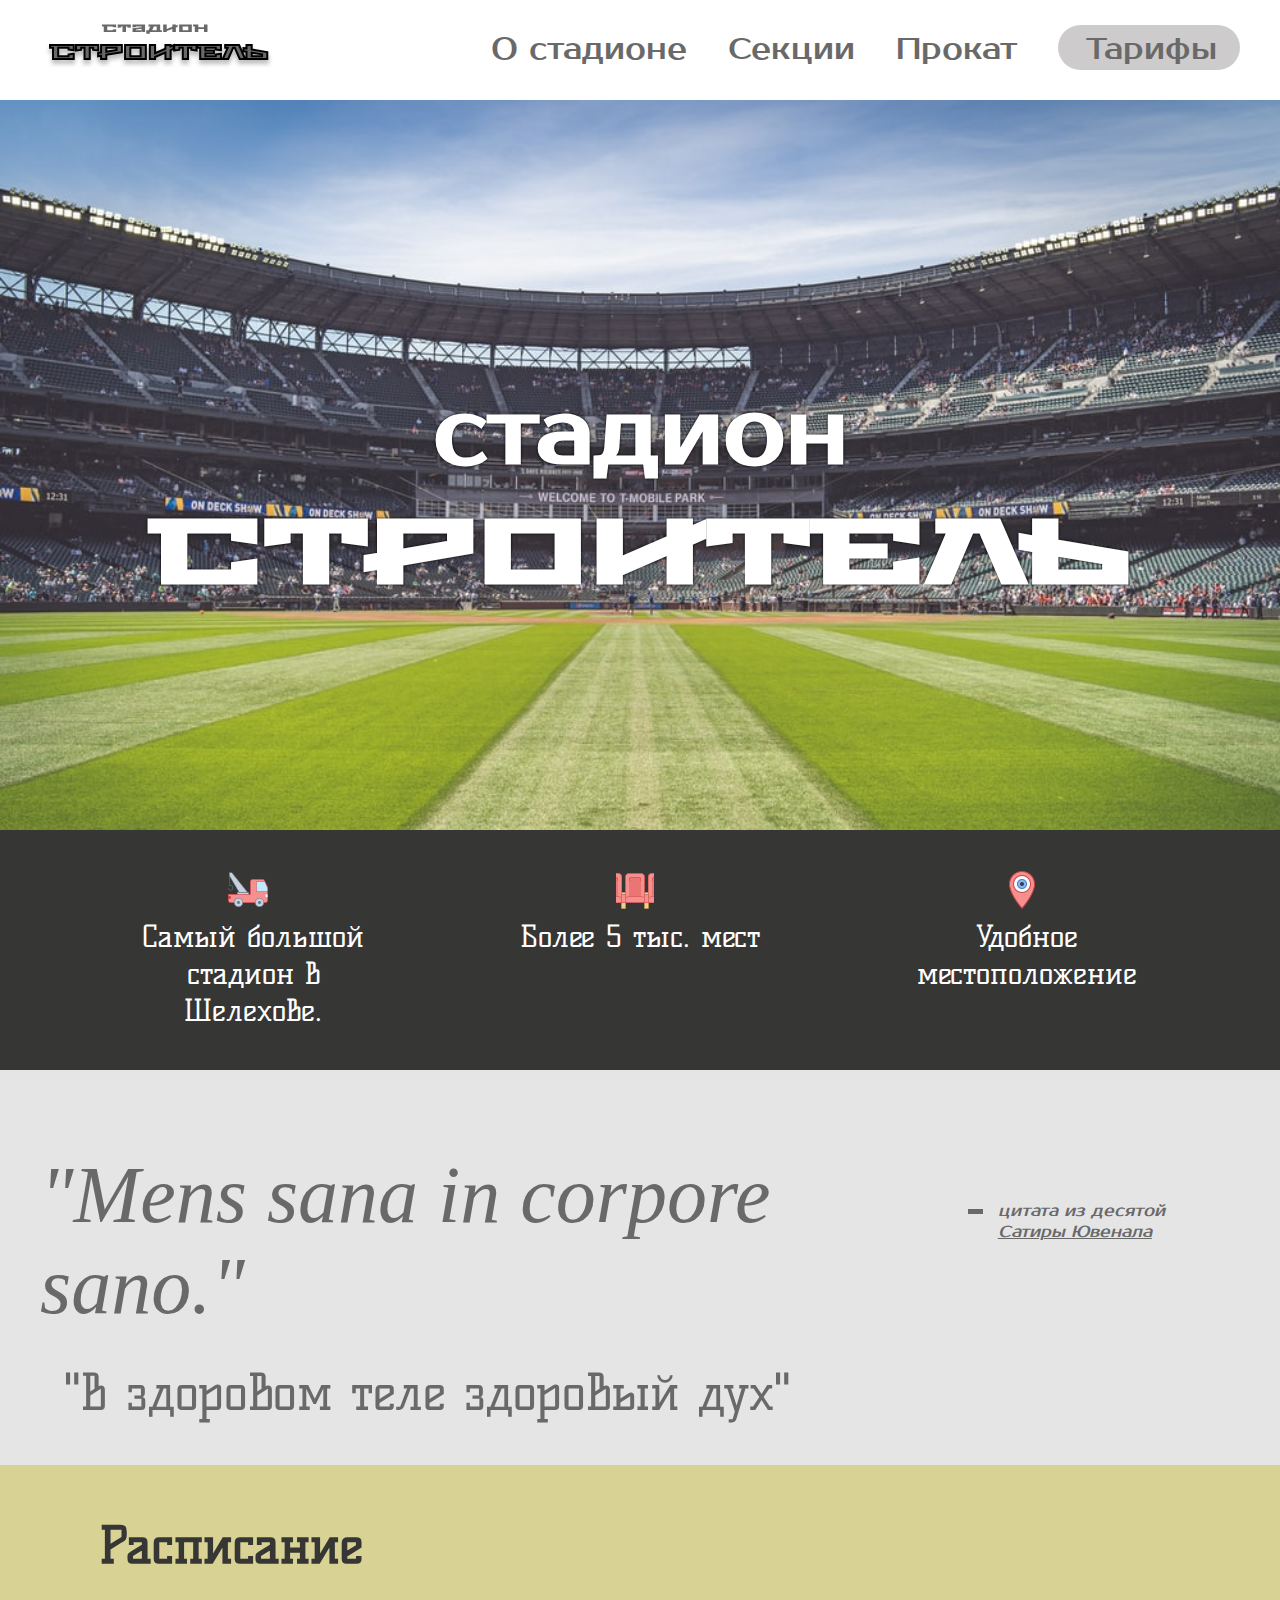
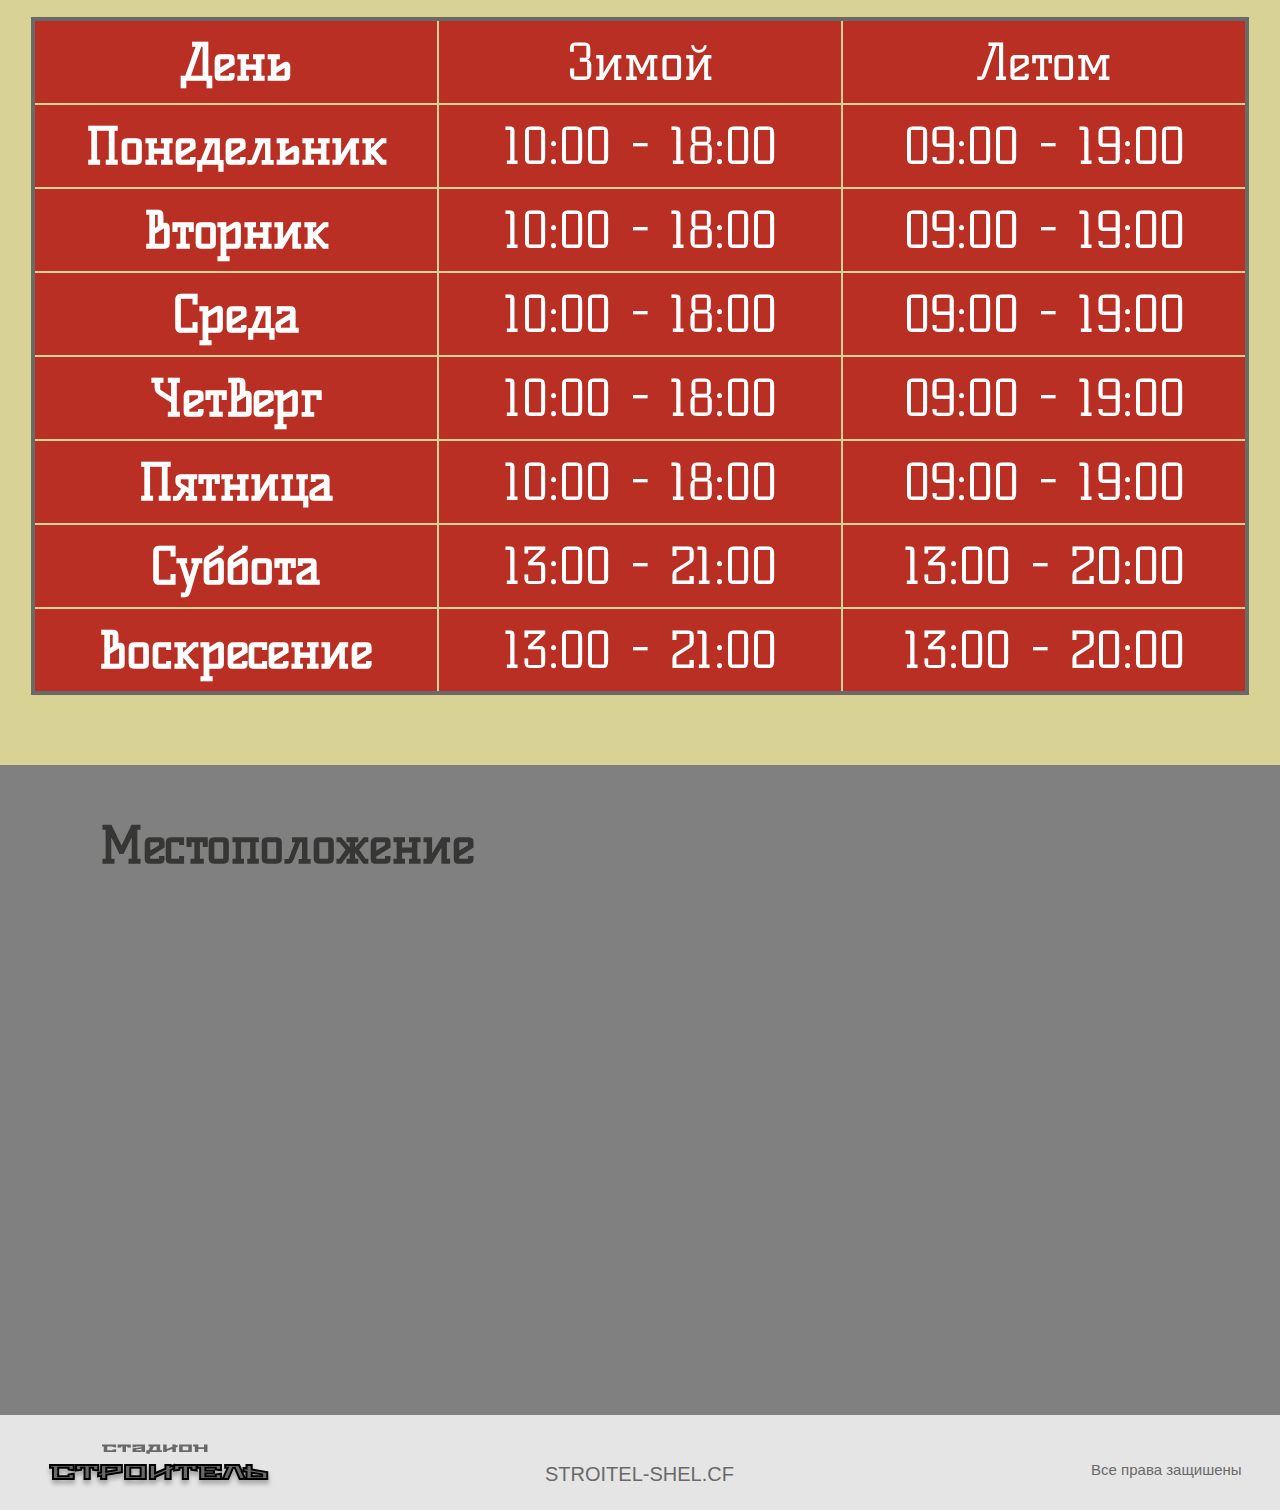
==== index.html @ ce3b200f "V.0.0.1" ====
<!DOCTYPE html>
<html lang="ru">
    <head>
        <title>Стадион Строитель</title>
        <link href="style.css" rel="stylesheet">

        <!--Шрифты-->
        <link href="https://fonts.googleapis.com/css2?family=Kelly+Slab&family=Prosto+One&Lora:ital@1&family=Stalinist+One&display=swap" rel="stylesheet">

        <meta charset="UTF-8">
        
        <!--Для АЙфоноФ-->
        <meta name="viewport" content="width=device-width; initial-scale=1.0">

        <!--Ключевые слова, рассказ-->
        <meta name="keywords" content="Стадион, Металлург, Александр Шпак">
        <meta name="description" content="Сайт стадиона Металлурга">
    </head>
    <body>
        <!--Шапка-->
        <header>
            <div class="header-frame">
                <img src="img/logo.svg" class="logo-header">
                <nav>
                    <a href="index.html">О стадионе</a>
                    <a href="page-2/index.html">Секции</a>
                    <a href="page-3/index.html">Прокат</a>
                    <button type="button"><a style="margin-right: 0px;" href="page-4/index.html">Тарифы</a></button>
                </nav>
            </div>
        </header>

        <!--Основоной контент-->
        <main>
            <div class="feature-1">
                <h1><span>стадион</span> <br> <span>СТРОИТЕЛЬ</span></h1>
            </div>
            <div class="feature-2">
                <div>
                    <img src="img/icon-1.png">
                    <p>Самый большой стадион в Шелехове.</p>
                </div>
                <div>
                    <img src="img/icon-2.png">
                    <p>Более 5 тыс. мест</p>
                </div>
                <div>
                    <img src="img/icon-3.png">
                    <p>Удобное местоположение</p>
                </div>
            </div>
            <div class="feature-3">
                <blockquote>"Mens sana in corpore sano."</blockquote>
                <p>"В здоровом теле здоровый дух"</p>
                <div class="feature3-div">
                    <cite>цитата из десятой <br><a target="_blank" href="https://ru.wikipedia.org/wiki/Децим_Юний_Ювенал">Сатиры Ювенала</a></cite>
                    <div></div>
                </div>
            </div>
            <div class="feature-4">
                <h2>Расписание</h2>
                <table>
                    <tr>
                        <th>День</th>
                        <th>Зимой</th>
                        <th>Летом</th>
                    </tr>
                    <tr>
                        <td>Понедельник</td>
                        <td>10:00 - 18:00</td>
                        <td>09:00 - 19:00</td>
                    </tr>
                    <tr>
                        <td>Вторник</td>
                        <td>10:00 - 18:00</td>
                        <td>09:00 - 19:00</td>
                    </tr>
                    <tr>
                        <td>Среда</td>
                        <td>10:00 - 18:00</td>
                        <td>09:00 - 19:00</td>
                    </tr>
                    <tr>
                        <td>Четверг</td>
                        <td>10:00 - 18:00</td>
                        <td>09:00 - 19:00</td>
                    </tr>
                    <tr>
                        <td>Пятница</td>
                        <td>10:00 - 18:00</td>
                        <td>09:00 - 19:00</td>
                    </tr>
                    <tr>
                        <td>Суббота</td>
                        <td>13:00 - 21:00</td>
                        <td>13:00 - 20:00</td>
                    </tr>
                    <tr>
                        <td>Воскресение</td>
                        <td>13:00 - 21:00</td>
                        <td>13:00 - 20:00</td>
                    </tr>
                </table>
            </div>
            <div class="feature-5">
                <h2>Местоположение</h2>
                <div>
                    <iframe src="https://www.google.com/maps/embed?pb=!1m18!1m12!1m3!1d1205.4502059806905!2d104.09262478564398!3d52.21514498475252!2m3!1f0!2f0!3f0!3m2!1i1024!2i768!4f13.1!3m3!1m2!1s0x5da821e913aa9d5f%3A0x63fc5a817182ddf0!2z0KHRgtGA0L7QuNGC0LXQu9GM!5e0!3m2!1sru!2sru!4v1606303449957!5m2!1sru!2sru" width="600" height="450" frameborder="0" style="border:0;" allowfullscreen="" aria-hidden="false" tabindex="0"></iframe>
                </div>
            </div>
        </main>

        <!--Подвал-->
        <footer>
            <a href="http://stroitel-shel.cf">
                <img src="img/logo.svg" class="logo-footer">
            </a>
            <a href="http://stroitel-shel.cf">
                <div>
                    STROITEL-SHEL.CF
                </div>
            </a>
            <div class="prava">
                <p>Все права защишены</p>
            </div>
        </footer>
    </body>
</html>
---- style.css ----
/*Шрифты*/
@import url('https://fonts.googleapis.com/css2?family=Kelly+Slab&family=Prosto+One&family=Stalinist+One&display=swap');

/*Общие метки*/

html {
    padding: 0px;
    margin: 0px;
}

body  {
    background-color: #E5E5E5;
    margin: 0px;
    font-family: 'Prosto One', cursive;
    color: #ffffff;;
}

a {
    text-decoration: none;
    color: #6A6969;
}


/*Сброс стилей у кнопки.*/
button {
    padding: 0;
    border: none;
    font: inherit;
    color: inherit;
    background-color: transparent;
  /* отображаем курсор в виде руки при наведении; некоторые
    считают, что необходимо оставлять стрелочный вид для кнопок */
    cursor: pointer;
}

h1 {
    margin: 0px;
}

p {
    margin: 0px;
}

/*Шапка*/

.logo-header {
    margin-top: 20px;
    margin-left: 45px;
}

header {
    height: 100px;
    width: 100%;
    background-color: #FFFFFF;
    padding: 0px;
    margin: 0px;
    font-size: 1.9em;
    font-family: 'Prosto One', cursive;
}

header nav a {
    display: inline-block;
    margin-right: 30px;
}

header nav {
    position: absolute;
    top: 30px;
    right: 1.5%;
    width: 770px;
    height: 50px;
}

header nav button {
    padding-left: 28px;
    padding-right: 23px;
    padding-top: 5px;
    padding-bottom: 2px;
    border-radius: 32px;
    background-color: #CDCBCB;
    color: #6A6969;
    margin-top: -5px;
    display: inline-block;
}

/*Основной контент*/

/*Приветствие*/
.feature-1 {
    background-image: url(img/metallurg.png);
    background-repeat: no-repeat;
    background-size: cover;
    height: 730px;
    width: 100%;
    text-align: center;
    line-height: 800px;
}

.feature-1 h1 span:nth-child(1) {
    font-size: 90px;
}

.feature-1 h1 span:nth-child(3) {
    font-size: 90px;
    font-family: 'Stalinist One', cursive;
}

.feature-1 h1 {
    line-height: normal;
    display: inline-block;
    vertical-align: middle;
    color: white;
    text-shadow: #000000 0px 0px 3px;
}

/*Плюсы*/
.feature-2 {
    background-color: #363635;
    width: 100%;
    height: 200px;
    font-family: 'Kelly Slab', cursive;
    font-size: 30px;
    padding-top: 40px;
}

.feature-2 div {
    color: white;
    width: 250px;
}

.feature-2 div:nth-child(1) {
    position: absolute;
    left: 10%;
}

.feature-2 div:nth-child(2) {
    margin-right: auto;
    margin-left: auto;
}

.feature-2 div:nth-child(3) {
    position: absolute;
    right: 10%;
    margin-top: -85px;
}

.feature-2 div img {
    margin-left: 100px;
}

.feature-2 div p {
    text-align: center;
}

.feature-3 {
    color: #6A6969;
}

.feature-3 blockquote {
    font-family: 'Lora', serif;
    font-style: italic;
    font-size: 80px;
    width: 74%;
}

.feature-3 p {
    font-family: 'Kelly Slab', cursive;
    font-size: 50px;
    margin-left: 5%;
    margin-top: -50px;
}

.feature-3 div div {
    background-color: #6A6969;
    width: 15px;
    height: 5px;
    margin-left: -30px;
    margin-top: -33px;

}

.feature-3 div cite {
    width: auto;
    padding: 0px;
    margin: 0px;
}

.feature-3 cite a {
    text-decoration: underline;
}

.feature3-div {
    position: absolute;
    top: 1200px;
    right: 9%;
}

.feature-4 {
    background-color: #D9D295;
    font-family: 'Kelly Slab', cursive;
    font-size: 50px;
    height: 900px;
}

.feature-4 h2 {
    font-size: 50px;
    font-weight: bold;
    color: #363635;
    margin-left: 100px;
    padding-top: 50px;
}

.feature-4 table {
    border-collapse: collapse;
    border: 4px solid #6A6969;
    text-align: center;
    background-color: #D9D295;
    margin-bottom: 2px;
    margin-left: auto;
    margin-right: auto;
}

.feature-4 th,td {
    border: 2px solid #D9D295;
    width: 400px;
    height: 80px;
    background-color: #b30a0ad0;
}

.feature-4 th {
    font-weight: normal;
}

.feature-4 th:nth-child(1), td:nth-child(1) {
    font-weight: bold;
}

.feature-5 h2 {
    font-size: 50px;
    font-weight: bold;
    color: #363635;
    margin-left: 100px;
    padding-top: 50px;
    margin-top: 0px;
    margin-bottom: -2px;
}

.feature-5  {
    background: grey;
    margin-bottom: -5px;
    font-family: 'Kelly Slab', cursive;
    height: 650px;
}

.feature-5 iframe {
    margin-left: 10%;
    width: 80%;
    height: 400px;
    margin-top: 50px;
    border-radius: 10px;
    margin-bottom: 0px;
}

/*Подвал*/

footer {
    height: 100px;
    width: 100%;
}

.logo-footer {
    margin-top: 30px;
    margin-left: 45px;
}

footer a:nth-of-type(2) div {
    color: #6A6969;
    font-family: 'Roboto', sans-serif;
    margin-top: -30px;
    font-size: 20px;
    width: 190px;
}

footer a:nth-of-type(2) {
    width: 190px;
    margin-right: auto;
    margin-left: auto;
    display: block;
}

footer .prava p {
    float: right;
    margin-right: 3%;
    color: #6A6969;
    font-family: 'Roboto', sans-serif;
    margin-top: -25px;
    font-size: 15px;
}

/*медиа запросы*/

@media screen and (max-width: 1083px) {
    html {
        width: 1083px;
    }

    header nav {
        position: absolute;
        left: 320px;
    }

    main .feature-2 div:nth-of-type(1) {
        position: absolute;
        left: 110px;
    }

    main .feature-2 div:nth-of-type(3) {
        position: absolute;
        left: 720px;
    }

    main .feature-3 .feature3-div {
        position: absolute;
        left: 835px;
        height: 43px;
    }
}

@media screen and (min-width: 1600px) {

    /*система для шапки на растяжении*/

    .header-frame {
        width: 1600px;
        margin-left: auto;
        margin-right: auto;
    }

    header nav {
        position: static;
        margin-top: 30px;
        margin-right: 30px;
        float: right;
        width: 770px;
        height: 50px;
    }
}
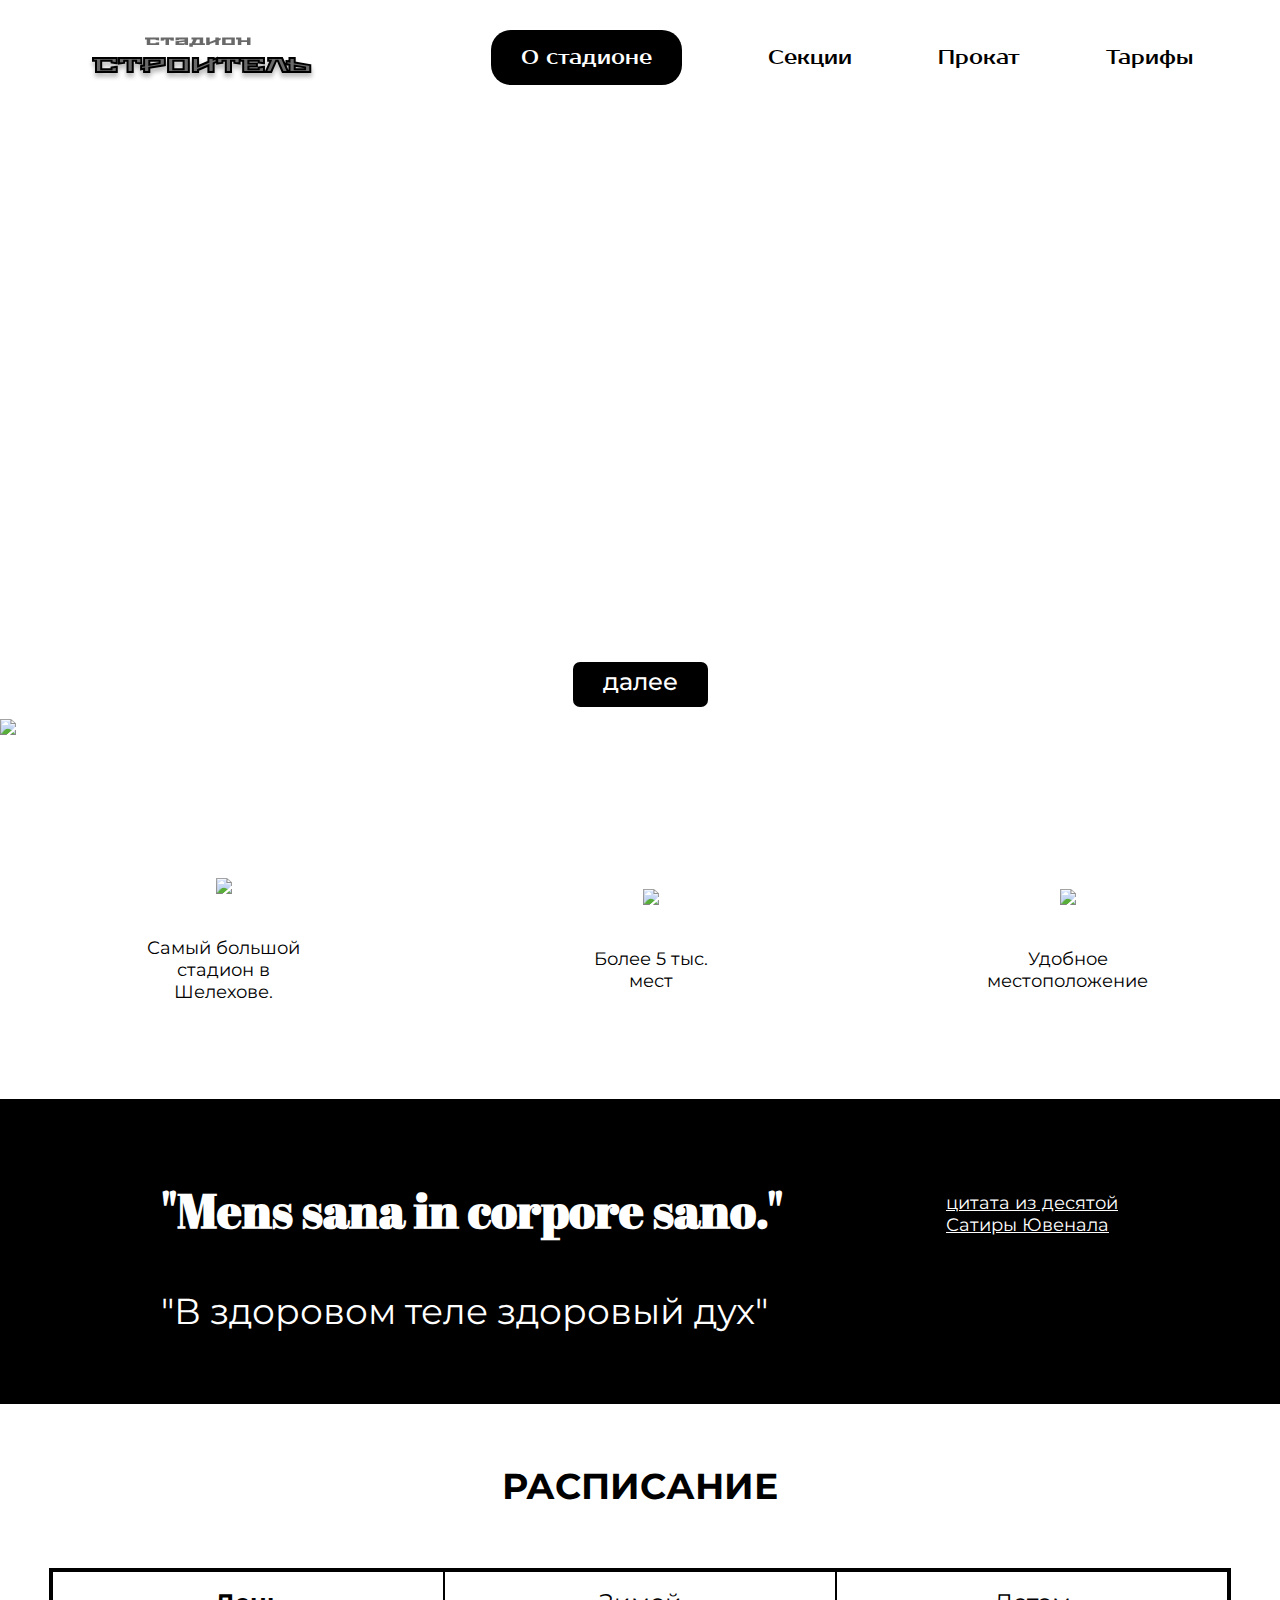
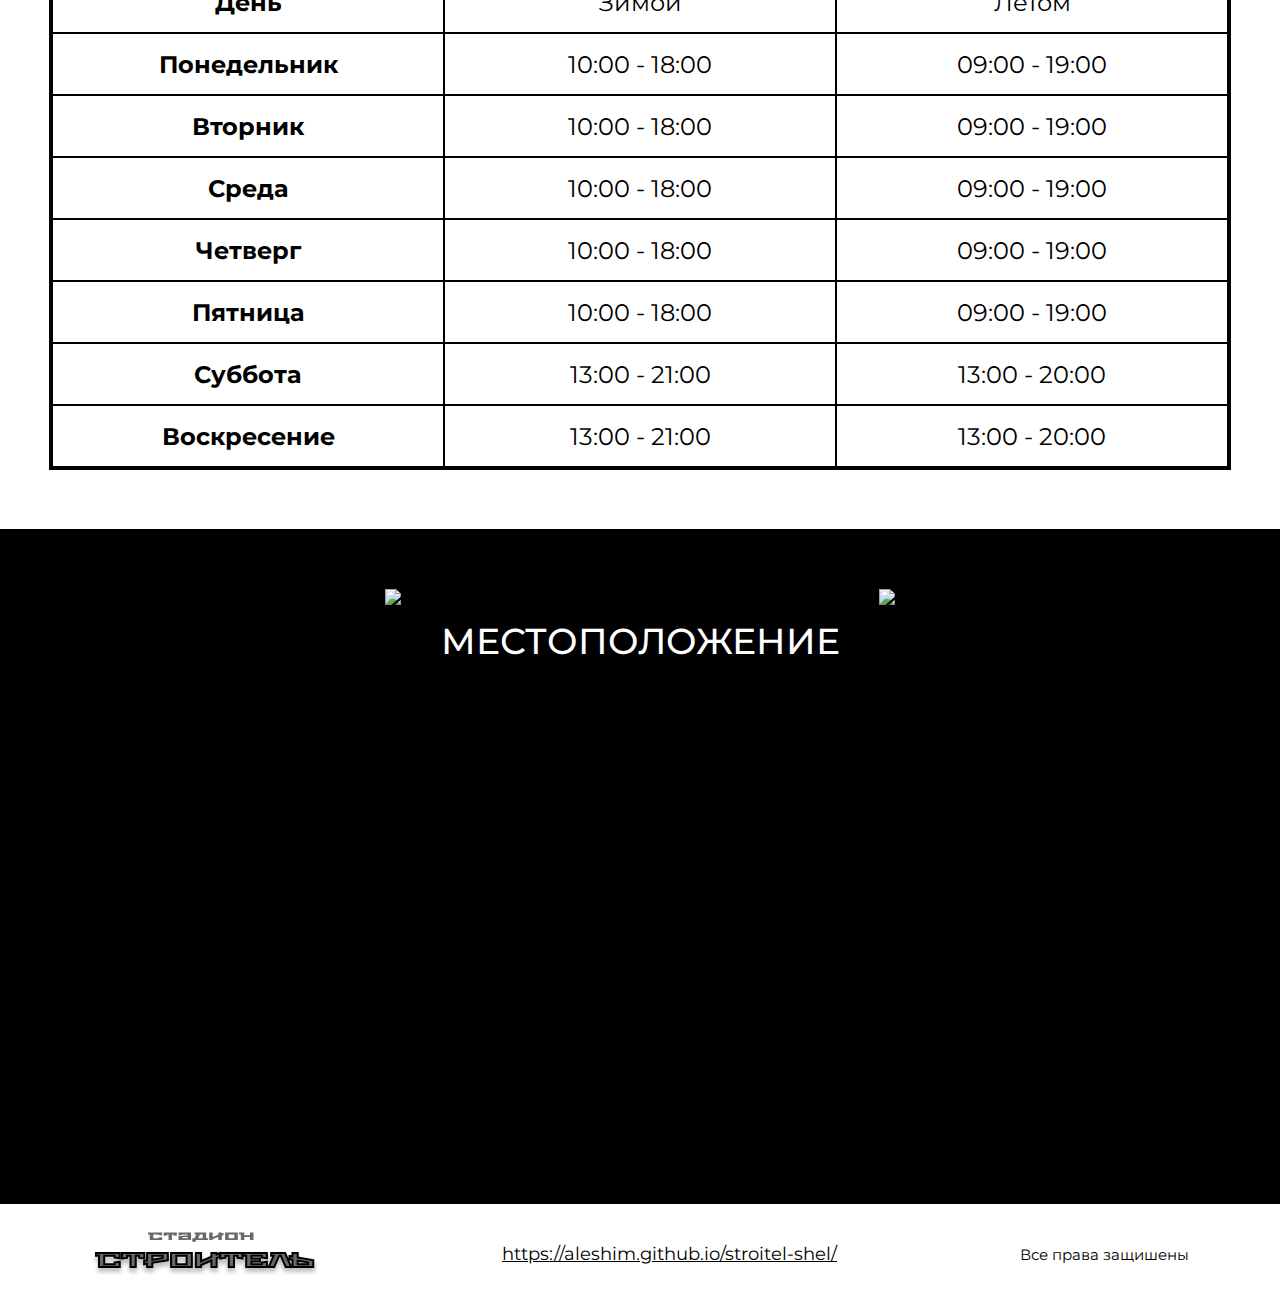
==== commit 1c380d98: "Merge pull request #1 from Aleshim/master" ====
--- a/index.html
+++ b/index.html
@@ -3,60 +3,92 @@
     <head>
         <title>Стадион Строитель</title>
         <link href="style.css" rel="stylesheet">
+        
+        <meta name="viewport" content="width=device-width, initial-scale=1, maximum-scale=1, user-scalable=0">
 
         <!--Шрифты-->
-        <link href="https://fonts.googleapis.com/css2?family=Kelly+Slab&family=Prosto+One&Lora:ital@1&family=Stalinist+One&display=swap" rel="stylesheet">
+        <link rel="preconnect" href="https://fonts.googleapis.com"> 
+        <link rel="preconnect" href="https://fonts.gstatic.com" crossorigin> 
+        <link href="https://fonts.googleapis.com/css2?family=Montserrat:wght@500&family=Abril+Fatface&family=Prosto+One&family=Stalinist+One&display=swap" rel="stylesheet">
 
         <meta charset="UTF-8">
-        
-        <!--Для АЙфоноФ-->
-        <meta name="viewport" content="width=device-width; initial-scale=1.0">
+       
 
         <!--Ключевые слова, рассказ-->
-        <meta name="keywords" content="Стадион, Металлург, Александр Шпак">
-        <meta name="description" content="Сайт стадиона Металлурга">
+        <meta name="keywords" content="Стадион, Металлург, Строитель, DRAW Studio">
+        <meta name="description" content="Сайт стадиона Строитель.">
+
+
+        <script type="text/javascript" src="https://ajax.googleapis.com/ajax/libs/jquery/1.10.1/jquery.min.js"></script>
+        <script type="text/javascript">
+            $(document).ready(function(){
+                $("#feature-1").on("click","a", function (event) {
+                    event.preventDefault();
+                    var id  = $(this).attr('href'),
+                        top = $(id).offset().top;
+                    $('body,html').animate({scrollTop: top}, 1000);
+                });
+            });
+        </script>
+        <script type="text/javascript">
+            $(document).ready(function(){
+                $("#feature-2").on("click","a", function (event) {
+                    event.preventDefault();
+                    var id  = $(this).attr('href'),
+                        top = $(id).offset().top;
+                    $('body,html').animate({scrollTop: top}, 1200);
+                });
+            });
+        </script>
     </head>
     <body>
         <!--Шапка-->
         <header>
-            <div class="header-frame">
-                <img src="img/logo.svg" class="logo-header">
-                <nav>
-                    <a href="index.html">О стадионе</a>
-                    <a href="page-2/index.html">Секции</a>
-                    <a href="page-3/index.html">Прокат</a>
-                    <button type="button"><a style="margin-right: 0px;" href="page-4/index.html">Тарифы</a></button>
-                </nav>
-            </div>
+            <img src="img/logo.svg">
+            <nav>
+                <a href="index.html" class="active">О стадионе</a>
+                <a href="page-2/index.html">Секции</a>
+                <a href="page-3/index.html">Прокат</a>
+                <a href="page-4/index.html">Тарифы</a>
+            </nav>
         </header>
 
         <!--Основоной контент-->
         <main>
-            <div class="feature-1">
+            <div id="feature-1" class="feature-1">
                 <h1><span>стадион</span> <br> <span>СТРОИТЕЛЬ</span></h1>
+                <div class="button"><a href="#feature-2">далее</a></div>
+                <img src="img/arrow.svg">
             </div>
-            <div class="feature-2">
+
+
+            <div id="feature-2" class="feature-2">
                 <div>
-                    <img src="img/icon-1.png">
+                    <img src="img/icon-1.svg">
                     <p>Самый большой стадион в Шелехове.</p>
                 </div>
                 <div>
-                    <img src="img/icon-2.png">
+                    <img src="img/icon-2.svg">
                     <p>Более 5 тыс. мест</p>
                 </div>
                 <div>
-                    <img src="img/icon-3.png">
+                    <img src="img/icon-3.svg">
                     <p>Удобное местоположение</p>
                 </div>
             </div>
+
+
             <div class="feature-3">
-                <blockquote>"Mens sana in corpore sano."</blockquote>
+                <span class="blockquote">"Mens sana in corpore sano."</span>
                 <p>"В здоровом теле здоровый дух"</p>
                 <div class="feature3-div">
-                    <cite>цитата из десятой <br><a target="_blank" href="https://ru.wikipedia.org/wiki/Децим_Юний_Ювенал">Сатиры Ювенала</a></cite>
+                    <div class="cite">цитата из десятой <br><a target="_blank" href="https://ru.wikipedia.org/wiki/Децим_Юний_Ювенал">Сатиры Ювенала</a></div>
                     <div></div>
                 </div>
+                <!--<img src="img/decoration-1.svg">-->
             </div>
+
+
             <div class="feature-4">
                 <h2>Расписание</h2>
                 <table>
@@ -103,26 +135,30 @@
                 </table>
             </div>
             <div class="feature-5">
-                <h2>Местоположение</h2>
-                <div>
-                    <iframe src="https://www.google.com/maps/embed?pb=!1m18!1m12!1m3!1d1205.4502059806905!2d104.09262478564398!3d52.21514498475252!2m3!1f0!2f0!3f0!3m2!1i1024!2i768!4f13.1!3m3!1m2!1s0x5da821e913aa9d5f%3A0x63fc5a817182ddf0!2z0KHRgtGA0L7QuNGC0LXQu9GM!5e0!3m2!1sru!2sru!4v1606303449957!5m2!1sru!2sru" width="600" height="450" frameborder="0" style="border:0;" allowfullscreen="" aria-hidden="false" tabindex="0"></iframe>
+                <div class="flex">
+                    <img src="img/decoration-2.svg">
+                    <h2>Местоположение</h2>
+                    <img src="img/decoration-2.svg">
                 </div>
+                <iframe src="https://www.google.com/maps/embed?pb=!1m18!1m12!1m3!1d1205.4502059806905!2d104.09262478564398!3d52.21514498475252!2m3!1f0!2f0!3f0!3m2!1i1024!2i768!4f13.1!3m3!1m2!1s0x5da821e913aa9d5f%3A0x63fc5a817182ddf0!2z0KHRgtGA0L7QuNGC0LXQu9GM!5e0!3m2!1sru!2sru!4v1606303449957!5m2!1sru!2sru" width="600" height="450" frameborder="0" style="border:0;" allowfullscreen="" aria-hidden="false" tabindex="0"></iframe>
             </div>
         </main>
 
         <!--Подвал-->
         <footer>
-            <a href="http://stroitel-shel.cf">
-                <img src="img/logo.svg" class="logo-footer">
-            </a>
-            <a href="http://stroitel-shel.cf">
-                <div>
-                    STROITEL-SHEL.CF
+            <div class="flex">
+                <a href="http://stroitel-shel.cf">
+                    <img src="img/logo.svg" class="logo-footer">
+                </a>
+                <a href="https://aleshim.github.io/stroitel-shel/">
+                    <div>
+                        https://aleshim.github.io/stroitel-shel/
+                    </div>
+                </a>
+                <div class="prava">
+                    <p>Все права защишены</p>
                 </div>
-            </a>
-            <div class="prava">
-                <p>Все права защишены</p>
             </div>
         </footer>
     </body>
-</html>+</html>
--- a/style.css
+++ b/style.css
@@ -1,6 +1,3 @@
-/*Шрифты*/
-@import url('https://fonts.googleapis.com/css2?family=Kelly+Slab&family=Prosto+One&family=Stalinist+One&display=swap');
-
 /*Общие метки*/
 
 html {
@@ -9,15 +6,16 @@
 }
 
 body  {
-    background-color: #E5E5E5;
-    margin: 0px;
-    font-family: 'Prosto One', cursive;
-    color: #ffffff;;
+    background-color: #ffffff;
+    margin: 0px;
+    color: #ffffff;
+    font-family: 'Montserrat', sans-serif;
 }
 
 a {
     text-decoration: none;
-    color: #6A6969;
+    color: #000000;
+    font-family: 'Montserrat', sans-serif;
 }
 
 
@@ -43,222 +41,271 @@
 
 /*Шапка*/
 
-.logo-header {
-    margin-top: 20px;
-    margin-left: 45px;
-}
-
 header {
-    height: 100px;
+    display: flex;
+    align-items: center;
+    justify-content: space-around;
+    height: 114px;
     width: 100%;
     background-color: #FFFFFF;
     padding: 0px;
     margin: 0px;
-    font-size: 1.9em;
+    font-size: 20px;
     font-family: 'Prosto One', cursive;
 }
 
 header nav a {
     display: inline-block;
-    margin-right: 30px;
+    margin-right: 86px;
+    font-family: 'Prosto One', cursive;
+    transition-duration: 300ms;
+}
+
+
+header nav a:hover {
+    color: white;
+    background-color: black;
+    padding: 15px 30px;
+    border-radius: 20px;
+}
+
+header nav a:last-child {
+    margin-right: 0px;
 }
 
 header nav {
-    position: absolute;
-    top: 30px;
-    right: 1.5%;
-    width: 770px;
-    height: 50px;
-}
-
-header nav button {
-    padding-left: 28px;
-    padding-right: 23px;
-    padding-top: 5px;
-    padding-bottom: 2px;
-    border-radius: 32px;
-    background-color: #CDCBCB;
-    color: #6A6969;
-    margin-top: -5px;
-    display: inline-block;
+    display: flex;
+		align-items: center;
+    justify-content: space-between;
+}
+
+.active {
+	color: white;
+	background-color: black;
+	padding: 15px 30px;
+	border-radius: 20px;
 }
 
 /*Основной контент*/
 
 /*Приветствие*/
 .feature-1 {
-    background-image: url(img/metallurg.png);
+    background-image: url(img/metallurg.jpg);
     background-repeat: no-repeat;
     background-size: cover;
-    height: 730px;
+    background-position: center;
+    height: 667px;
     width: 100%;
-    text-align: center;
-    line-height: 800px;
-}
-
-.feature-1 h1 span:nth-child(1) {
-    font-size: 90px;
-}
-
-.feature-1 h1 span:nth-child(3) {
-    font-size: 90px;
+}
+
+.feature-1 h1 span {
+    font-size: 102.41px;
     font-family: 'Stalinist One', cursive;
 }
 
 .feature-1 h1 {
     line-height: normal;
-    display: inline-block;
-    vertical-align: middle;
+    display: block;
     color: white;
-    text-shadow: #000000 0px 0px 3px;
+    text-align: center;
+    margin-right: auto;
+    margin-left: auto;
+    padding-top: 175px;
+}
+
+.feature-1 .button {
+    width: 135px;
+    height: 45px;
+    background-color: #000000;
+    margin-top: 71px;
+    display: block;
+    margin-left: auto;
+    margin-right: auto;
+    text-align: center;
+    font-weight: 500;
+    font-size: 24px;
+    border-radius: 7px;
+    cursor: pointer;
+}
+
+.feature-1 .button a {
+    color: white;
+    padding-top: 5px;
+    display: block;
+}
+
+.feature-1 img {
+    display: block;
+    margin-left: auto;
+    margin-right: auto;
+    margin-top: 12px;
 }
 
 /*Плюсы*/
 .feature-2 {
-    background-color: #363635;
+    background-color: white;
     width: 100%;
-    height: 200px;
-    font-family: 'Kelly Slab', cursive;
-    font-size: 30px;
-    padding-top: 40px;
+    height: 318px;
+    font-size: 18px;
+    display: flex;
+    justify-content: space-around;
+    align-items: center;
 }
 
 .feature-2 div {
-    color: white;
-    width: 250px;
+    color: black;
+    display: flex;
+    flex-direction: column;
+    justify-content: center;
+    align-items: center;
 }
 
 .feature-2 div:nth-child(1) {
+    width: 163px;
+}
+
+.feature-2 div:nth-child(2) {
+    width: 123px;
+}
+
+.feature-2 div:nth-child(3) {
+    width: 140px;
+}
+
+.feature-2 div p {
+    margin-top: 43px;
+    text-align: center;
+}
+
+.feature-3 {
+    color: #fff;
+    background-color: black;
+    height: 305px;
+}
+
+.feature-3 .blockquote {
+    font-family: 'Abril Fatface', cursive;
+    font-size: 48px;
+    font-weight: 900;
+    margin-top: 78px;
+    margin-left: 161px;
+    display: inline-block;
+}
+
+.feature-3 p {
+    font-size: 36px;
+    font-style: normal;
+    font-family: "Montserrat", sans-serif;
+    display: inline-block;
+    margin-left: 161px;
+    margin-top: 47px;
+}
+
+.feature3-div {
+    float: right;
+    margin-right: 162px;
+    margin-top: -50px;
+}
+
+.feature-3 .cite {
+    text-decoration: underline;
+    font-family: "Montserrat", sans-serif;
+    font-size: 18px;
+    top: 74px;
+}
+
+.feature-3 .cite a {
+    text-decoration: underline;
+    color: #fff;
+}
+
+/*.feature-3 img {
     position: absolute;
-    left: 10%;
-}
-
-.feature-2 div:nth-child(2) {
-    margin-right: auto;
-    margin-left: auto;
-}
-
-.feature-2 div:nth-child(3) {
-    position: absolute;
-    right: 10%;
-    margin-top: -85px;
-}
-
-.feature-2 div img {
-    margin-left: 100px;
-}
-
-.feature-2 div p {
-    text-align: center;
-}
-
-.feature-3 {
-    color: #6A6969;
-}
-
-.feature-3 blockquote {
-    font-family: 'Lora', serif;
-    font-style: italic;
-    font-size: 80px;
-    width: 74%;
-}
-
-.feature-3 p {
-    font-family: 'Kelly Slab', cursive;
-    font-size: 50px;
-    margin-left: 5%;
-    margin-top: -50px;
-}
-
-.feature-3 div div {
-    background-color: #6A6969;
-    width: 15px;
-    height: 5px;
-    margin-left: -30px;
-    margin-top: -33px;
-
-}
-
-.feature-3 div cite {
-    width: auto;
-    padding: 0px;
-    margin: 0px;
-}
-
-.feature-3 cite a {
-    text-decoration: underline;
-}
-
-.feature3-div {
-    position: absolute;
-    top: 1200px;
-    right: 9%;
-}
+    bottom: 0;
+    right: 0;
+    z-index: 0;
+}*/
+
+
+
 
 .feature-4 {
-    background-color: #D9D295;
-    font-family: 'Kelly Slab', cursive;
-    font-size: 50px;
-    height: 900px;
+    font-family: 'Montserrat', sans-serif;
+    font-size: 24px;
+    height: 725px;
+    text-align: center;
+    color: black;
+    background-image: url(img/fon-2.jpg);
+    background-position: center;
+    background-repeat: no-repeat;
+    background-size: cover;
 }
 
 .feature-4 h2 {
-    font-size: 50px;
-    font-weight: bold;
-    color: #363635;
-    margin-left: 100px;
-    padding-top: 50px;
+    display: inline-block;
+    font-size: 36px;
+    margin-right: auto;
+    margin-top: 60px;
+    color: black;
+    margin-bottom: 60px;
+    text-transform: uppercase;
 }
 
 .feature-4 table {
     border-collapse: collapse;
-    border: 4px solid #6A6969;
-    text-align: center;
-    background-color: #D9D295;
+    border: 4px solid #000;
+    text-align: center;
     margin-bottom: 2px;
     margin-left: auto;
     margin-right: auto;
 }
 
 .feature-4 th,td {
-    border: 2px solid #D9D295;
-    width: 400px;
-    height: 80px;
-    background-color: #b30a0ad0;
+    border: 2px solid #000;
+    width: 388px;
+    height: 58px;
 }
 
 .feature-4 th {
     font-weight: normal;
+    color: black;
 }
 
 .feature-4 th:nth-child(1), td:nth-child(1) {
     font-weight: bold;
 }
 
+
+
+.feature-5 .flex {
+    display: flex;
+    width: 510px;
+    justify-content: space-between;
+    padding-top: 60px;
+    margin-left: auto;
+    margin-right: auto;
+}
+
 .feature-5 h2 {
-    font-size: 50px;
-    font-weight: bold;
-    color: #363635;
-    margin-left: 100px;
-    padding-top: 50px;
-    margin-top: 0px;
-    margin-bottom: -2px;
+    font-family: "Montserrat", sans-serif;
+    font-size: 36px;
+    font-weight: 500;
+    color: #fff;
+    text-transform: uppercase;
 }
 
 .feature-5  {
-    background: grey;
-    margin-bottom: -5px;
-    font-family: 'Kelly Slab', cursive;
-    height: 650px;
-}
+    background: black;
+    height: 675px;
+}
+
 
 .feature-5 iframe {
     margin-left: 10%;
+    margin-top: 50px;
+    border-radius: 10px;
     width: 80%;
     height: 400px;
-    margin-top: 50px;
-    border-radius: 10px;
-    margin-bottom: 0px;
 }
 
 /*Подвал*/
@@ -268,80 +315,30 @@
     width: 100%;
 }
 
-.logo-footer {
-    margin-top: 30px;
-    margin-left: 45px;
+footer .flex {
+    display: flex;
+    justify-content: space-around;
+    align-items: center;
+    height: 100px;
 }
 
 footer a:nth-of-type(2) div {
-    color: #6A6969;
-    font-family: 'Roboto', sans-serif;
-    margin-top: -30px;
-    font-size: 20px;
-    width: 190px;
-}
-
-footer a:nth-of-type(2) {
-    width: 190px;
-    margin-right: auto;
-    margin-left: auto;
-    display: block;
+    color: #000000;
+    font-family: 'Montserrat', sans-serif;
+    font-size: 18px;
+    text-decoration: underline;
 }
 
 footer .prava p {
-    float: right;
-    margin-right: 3%;
-    color: #6A6969;
-    font-family: 'Roboto', sans-serif;
-    margin-top: -25px;
+    color: #000000;
+    font-family: 'Montserrat', sans-serif;
     font-size: 15px;
 }
 
 /*медиа запросы*/
 
 @media screen and (max-width: 1083px) {
-    html {
-        width: 1083px;
-    }
-
-    header nav {
-        position: absolute;
-        left: 320px;
-    }
-
-    main .feature-2 div:nth-of-type(1) {
-        position: absolute;
-        left: 110px;
-    }
-
-    main .feature-2 div:nth-of-type(3) {
-        position: absolute;
-        left: 720px;
-    }
-
-    main .feature-3 .feature3-div {
-        position: absolute;
-        left: 835px;
-        height: 43px;
-    }
-}
-
-@media screen and (min-width: 1600px) {
-
-    /*система для шапки на растяжении*/
-
-    .header-frame {
-        width: 1600px;
-        margin-left: auto;
-        margin-right: auto;
-    }
-
-    header nav {
-        position: static;
-        margin-top: 30px;
-        margin-right: 30px;
-        float: right;
-        width: 770px;
-        height: 50px;
-    }
+   html {
+    width: 1180px;
+   }
 }